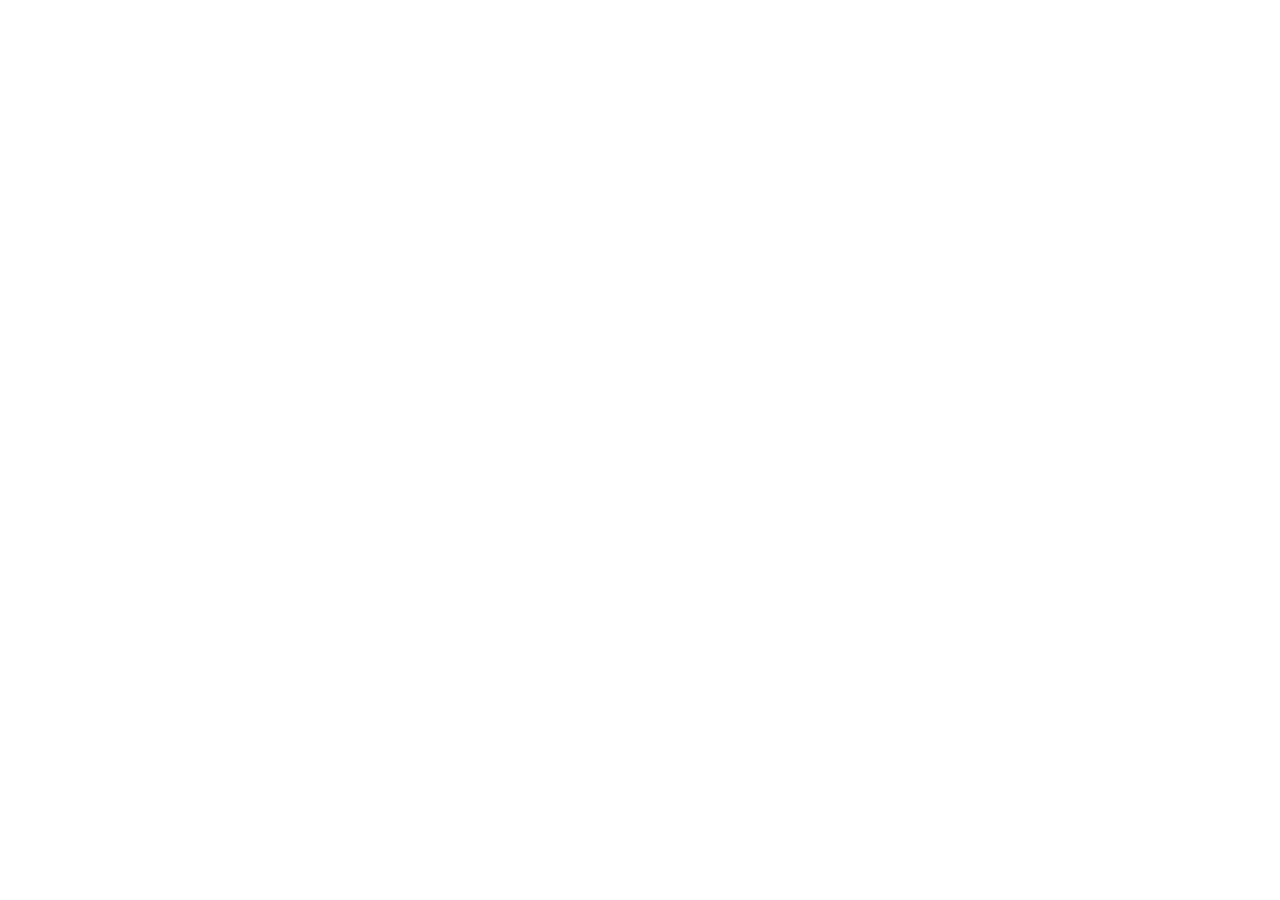
==== iphone.html @ 78aaf532 "new repo" ====
<!DOCTYPE html>
<html lang="en">
  <head>
    <meta charset="UTF-8" />
    <meta name="viewport" content="width=device-width, initial-scale=1.0" />
    <title>iPhone — Apple Nigeria</title>

    <!-- ⚠️ DO NOT TOUCH — Tech Lead manages this -->
    <link rel="stylesheet" href="base.css" />
    <link rel="stylesheet" href="navbar.css" />
    <link rel="stylesheet" href="iphone-hero.css" />
    <link rel="stylesheet" href="iphone-models.css" />
    <link rel="stylesheet" href="iphone-features.css" />
    <link rel="stylesheet" href="footer.css" />
  </head>
  <body>

    <!-- ================================================
      DEV 1 — NAVBAR - Wisdom
      HTML: here inside <header class="navbar">
      CSS:  navbar.css
      NOTE: Copy your finished HTML from index.html
    ================================================ -->
    <header class="navbar">
      <!-- DEV 1 PUT YOUR HTML HERE -->
    </header>


    <main>

      <!-- ================================================
        DEV 2 — IPHONE HERO - Joshua
        HTML: here inside <section class="iphone-hero">
        CSS:  iphone-hero.css
        NOTE: iPhone title, product image, buy/learn more CTA
      ================================================ -->
      <section class="iphone-hero">
        <!-- DEV 2 PUT YOUR HTML HERE -->
      </section>


      <!-- ================================================
        DEV 3 — IPHONE MODELS - Jerrie
        HTML: here inside <section class="iphone-models">
        CSS:  iphone-models.css
        NOTE: iPhone 16, 16 Plus, 16 Pro, 16 Pro Max cards
      ================================================ -->
      <section class="iphone-models">
        <!-- DEV 3 PUT YOUR HTML HERE -->
      </section>


      <!-- ================================================
        DEV 4 — IPHONE FEATURES - Simon
        HTML: here inside <section class="iphone-features">
        CSS:  iphone-features.css
        NOTE: Camera, A18 chip, battery life highlights
      ================================================ -->
      <section class="iphone-features">
        <!-- DEV 4 PUT YOUR HTML HERE -->
      </section>

    </main>


    <!-- ================================================
      DEV 5 — FOOTER - Abdul
      HTML: here inside <footer class="footer">
      CSS:  footer.css
      NOTE: Copy your finished HTML from index.html
    ================================================ -->
    <footer class="footer">
      <!-- DEV 5 PUT YOUR HTML HERE -->
    </footer>

  </body>
</html>
---- base.css ----
/* ================================================
   BASE — DO NOT TOUCH
   Managed by: Tech Lead
================================================ */

* {
  margin: 0;
  padding: 0;
  box-sizing: border-box;
}

:root {
  --color-black: #1d1d1f;
  --color-white: #f5f5f7;
  --color-gray: #6e6e73;
  --color-blue: #0071e3;
  --font-main: -apple-system, BlinkMacSystemFont, 'SF Pro Display', sans-serif;
  --max-width: 1200px;
}

body {
  font-family: var(--font-main);
  color: var(--color-black);
  background-color: #fff;
}
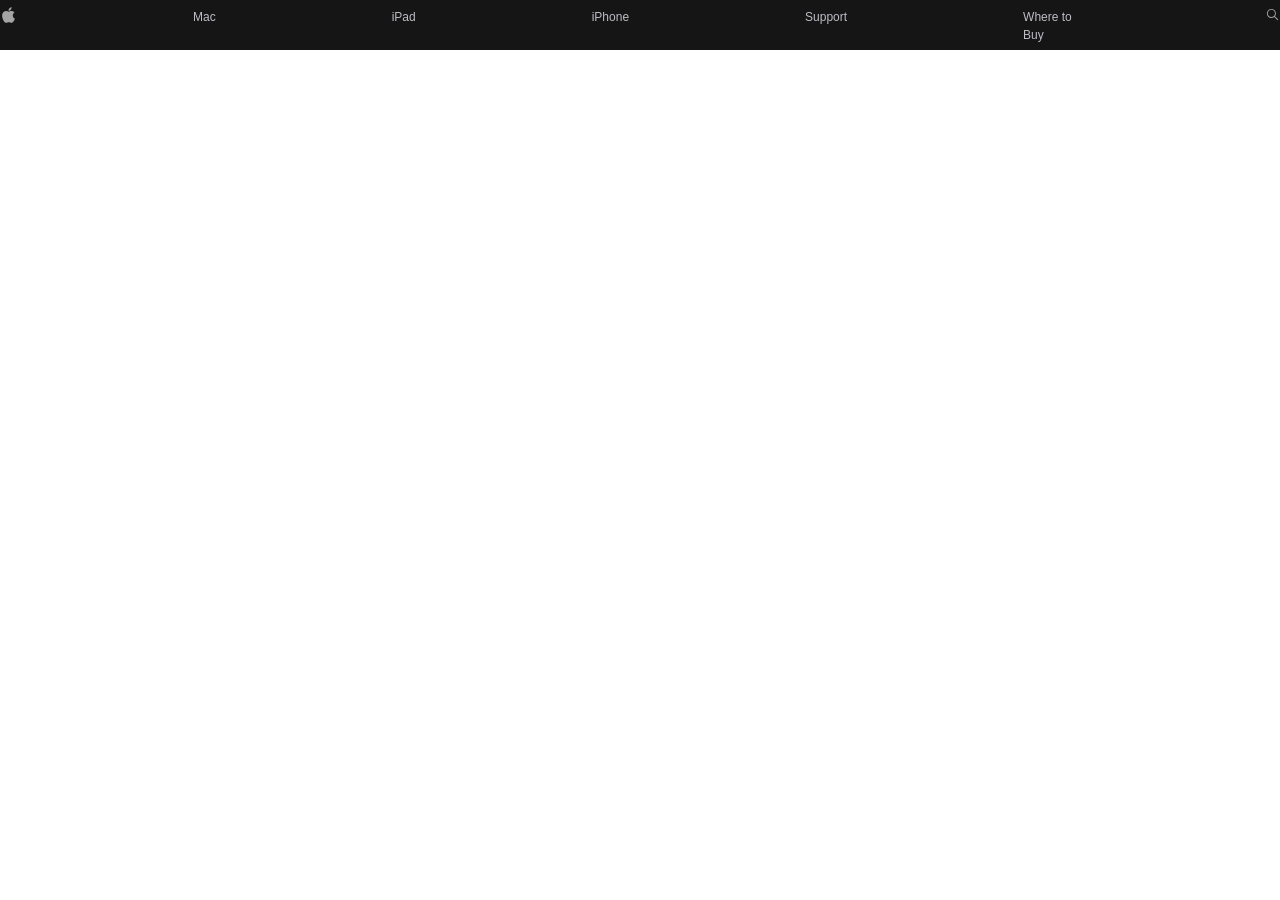
==== commit 8e8f662e: "navbar version updated" ====
--- a/iphone.html
+++ b/iphone.html
@@ -21,8 +21,98 @@
       CSS:  navbar.css
       NOTE: Copy your finished HTML from index.html
     ================================================ -->
-    <header class="navbar">
+    <header>
       <!-- DEV 1 PUT YOUR HTML HERE -->
+      <nav class="navbar">
+        <div class="navContainer">
+          <ul class="nav--List">
+            <li class="apple-drop">
+              <a href="index.html">
+                <svg class="icon" xmlns="http://www.w3.org/2000/svg" x="0px" y="0px" width="17" height="17"
+                  viewBox="0 0 30 30">
+                  <path
+                    d="M25.565,9.785c-0.123,0.077-3.051,1.702-3.051,5.305c0.138,4.109,3.695,5.55,3.756,5.55 c-0.061,0.077-0.537,1.963-1.947,3.94C23.204,26.283,21.962,28,20.076,28c-1.794,0-2.438-1.135-4.508-1.135 c-2.223,0-2.852,1.135-4.554,1.135c-1.886,0-3.22-1.809-4.4-3.496c-1.533-2.208-2.836-5.673-2.882-9 c-0.031-1.763,0.307-3.496,1.165-4.968c1.211-2.055,3.373-3.45,5.734-3.496c1.809-0.061,3.419,1.242,4.523,1.242 c1.058,0,3.036-1.242,5.274-1.242C21.394,7.041,23.97,7.332,25.565,9.785z M15.001,6.688c-0.322-1.61,0.567-3.22,1.395-4.247 c1.058-1.242,2.729-2.085,4.17-2.085c0.092,1.61-0.491,3.189-1.533,4.339C18.098,5.937,16.488,6.872,15.001,6.688z">
+                  </path>
+                </svg></a>
+            </li>
+      
+            <li class="mac-drop">
+              <a href="mac.html" class="icon2">Mac</a>
+              <ul class="dropdown--mac">
+                <li class="explore">Explore All Mac</li>
+                <li>Macbook Air</li>
+                <li>Macbook Pro</li>
+                <li>iMac</li>
+                <li>Mac Studio</li>
+                <li>Mac Mini</li>
+                <li>Mac Pro</li>
+                <li>Display</li>
+              </ul>
+            </li>
+            <li class="ipad-drop">
+              <a href="ipad.html" class="icon2">iPad</a>
+              <ul class="dropdown--ipad">
+                <li class="explore">Explore iPad</li>
+                <li>Explore All iPad</li>
+                <li>iPad Pro</li>
+                <li>iPad Air</li>
+                <li>iPad</li>
+                <li>iPad Mini</li>
+              </ul>
+            </li>
+            <li class="iphone-drop">
+              <a href="iphone.html" class="icon2">iPhone</a>
+              <ul class="dropdown--iphone">
+                <li class="explore">Explore iPhone</li>
+                <li>Explore All iPhone</li>
+                <li>iPhone 17 Pro</li>
+                <li>iphone Air</li>
+                <li>iPhone 17</li>
+                <li>iPhone 16</li>
+                <li>iPhone 16e</li>
+              </ul>
+            </li>
+            <li class="support-drop">
+              <a href="support.html" class="icon2">Support</a>
+      
+              <div class="dropdown-wrap">
+      
+                <ul class="dropdown--support">
+                  <li class="explore">Explore Support</li>
+                  <li>iPhone</li>
+                  <li>Mac</li>
+                  <li>iPad</li>
+                  <li>Music</li><br><br>
+                  <li class="explore">Get Help</li>
+                  <li>Community</li>
+                  <li>Check Coverage</li>
+                  <li>Helpful Topics</li>
+                  <li>Apple Account and Password</li>
+                  <li>Billing and Subscription</li>
+                </ul>
+              </div>
+      
+            </li>
+            <li class="where-drop">
+              <a href="where to buy.html" class="icon2">Where to Buy</a>
+              <ul class="dropdown--where">
+                <li class="explore">Explore Where to Buy</li>
+                <li>Authorized Reseller</li>
+                <li>Services and Support</li>
+                <li>Explore All My to Buy</li>
+              </ul>
+            </li>
+            <li><a href="#search">
+                <svg class="icon" xmlns="http://www.w3.org/2000/svg" x="0px" y="0px" width="15" height="15"
+                  viewBox="0 0 48 48">
+                  <path
+                    d="M 20.5 6 C 12.509634 6 6 12.50964 6 20.5 C 6 28.49036 12.509634 35 20.5 35 C 23.956359 35 27.133709 33.779044 29.628906 31.75 L 39.439453 41.560547 A 1.50015 1.50015 0 1 0 41.560547 39.439453 L 31.75 29.628906 C 33.779044 27.133709 35 23.956357 35 20.5 C 35 12.50964 28.490366 6 20.5 6 z M 20.5 9 C 26.869047 9 32 14.130957 32 20.5 C 32 23.602612 30.776198 26.405717 28.791016 28.470703 A 1.50015 1.50015 0 0 0 28.470703 28.791016 C 26.405717 30.776199 23.602614 32 20.5 32 C 14.130953 32 9 26.869043 9 20.5 C 9 14.130957 14.130953 9 20.5 9 z">
+                  </path>
+                </svg>
+              </a></li>
+          </ul>
+        </div>
+      </nav>
     </header>
 
 
--- a/navbar.css
+++ b/navbar.css
@@ -0,0 +1,243 @@
+* {
+  margin: 0;
+  padding: 0;
+  box-sizing: border-box;
+}
+
+header {
+  background: rgba(0, 0, 0, 0.9176470588);
+  position: sticky;
+  top: 0;
+  position: relative;
+  z-index: 1000;
+}
+
+.navbar {
+  width: 100%;
+  height: 50px;
+  display: flex;
+  align-items: center;
+}
+
+.nav--List {
+  display: flex;
+  list-style: none;
+  gap: 11em;
+  align-self: center;
+}
+
+.navbar ul li a {
+  text-decoration: none;
+  color: #bdbdc5;
+  font-size: 12px;
+  font-weight: 400;
+}
+
+.icon {
+  fill: #a4a4a4;
+  transition: fill 0.3s ease;
+  cursor: pointer;
+  font-size: 10px;
+}
+
+.icon:hover {
+  fill: rgb(255, 255, 255);
+}
+
+.icon2 {
+  fill: #a4a4a4;
+  transition: color 0.3s ease;
+  cursor: pointer;
+}
+
+.icon2:hover {
+  color: rgb(255, 255, 255);
+}
+
+.navContainer {
+  width: -moz-max-content;
+  width: max-content;
+  margin: 0 auto;
+  display: flex;
+  justify-content: center;
+}
+
+.dropdown--mac {
+  display: none;
+  position: absolute;
+  top: 50px;
+  left: 0;
+  width: 100%;
+  background-color: rgba(0, 0, 0, 0.9176470588);
+  color: #6e6e73;
+  padding: 3em 0;
+  font-size: 17px;
+}
+
+.dropdown--ipad {
+  display: none;
+  position: absolute;
+  top: 50px;
+  left: 0;
+  width: 100%;
+  background-color: rgba(0, 0, 0, 0.9176470588);
+  color: #6e6e73;
+  padding: 3.5em 0;
+  font-size: 17px;
+}
+
+.dropdown--iphone {
+  display: none;
+  position: absolute;
+  top: 50px;
+  left: 0;
+  width: 100%;
+  background-color: rgba(0, 0, 0, 0.9176470588);
+  color: #6e6e73;
+  padding: 3.5em 0;
+  font-size: 17px;
+}
+
+.dropdown--support {
+  display: none;
+  position: absolute;
+  top: 50px;
+  left: 0;
+  width: 100%;
+  background-color: rgba(0, 0, 0, 0.9176470588);
+  color: #6e6e73;
+  padding: 3.5em 0;
+  font-size: 17px;
+}
+
+.dropdown--where {
+  display: none;
+  position: absolute;
+  top: 50px;
+  left: 0;
+  width: 100%;
+  background-color: rgba(0, 0, 0, 0.9176470588);
+  color: #6e6e73;
+  padding: 3.5em 0;
+  font-size: 17px;
+}
+
+.dropdown-wrap {
+  max-width: 980px;
+  margin: 0 auto;
+  display: flex;
+}
+
+.mac-drop:hover .dropdown--mac {
+  display: block;
+}
+
+.ipad-drop:hover .dropdown--ipad {
+  display: block;
+}
+
+.iphone-drop:hover .dropdown--iphone {
+  display: block;
+}
+
+.support-drop:hover .dropdown--support {
+  display: block;
+}
+
+.where-drop:hover .dropdown--where {
+  display: block;
+}
+
+.dropdown--ipad li a {
+  color: #6e6e73;
+  text-decoration: none;
+}
+
+.dropdown--mac li a {
+  color: #6e6e73;
+  text-decoration: none;
+}
+
+.dropdown--ipad li:hover {
+  color: rgb(255, 255, 255);
+  cursor: pointer;
+}
+
+.dropdown--mac li:hover {
+  color: rgb(255, 255, 255);
+  cursor: pointer;
+}
+
+.dropdown--iphone li a {
+  color: #6e6e73;
+  text-decoration: none;
+}
+
+.dropdown--iphone li:hover {
+  color: rgb(255, 255, 255);
+  cursor: pointer;
+}
+
+.dropdown--support li a {
+  color: #6e6e73;
+  text-decoration: none;
+}
+
+.dropdown--support li:hover {
+  color: rgb(255, 255, 255);
+  cursor: pointer;
+}
+
+.dropdown--where li a {
+  color: #6e6e73;
+  text-decoration: none;
+}
+
+.dropdown--where li:hover {
+  color: rgb(255, 255, 255);
+  cursor: pointer;
+}
+
+.explore {
+  font-size: 9px;
+}
+
+#header-title {
+  font-size: 56px;
+  line-height: 60px;
+  font-weight: 600;
+  margin: 0.5em 1.78em;
+}
+
+@media screen and (max-width: 1200px) {
+  .navbar ul {
+    gap: 3em;
+  }
+}
+
+@media screen and (max-width: 768px) {
+  .navbar ul {
+    gap: 2em;
+  }
+}
+
+@media screen and (max-width: 480px) {
+  .navbar ul {
+    gap: 1em;
+  }
+}
+
+@media screen and (max-width: 360px) {
+  .navbar ul {
+    gap: 0.5em;
+  }
+}
+
+* {
+  margin: 0;
+  padding: 0;
+  box-sizing: border-box;
+  font-family: "SF Pro Text", -apple-system, BlinkMacSystemFont, "Segoe UI", Roboto, Helvetica, Arial, sans-serif;
+}
+
+/*# sourceMappingURL=styles.css.map */
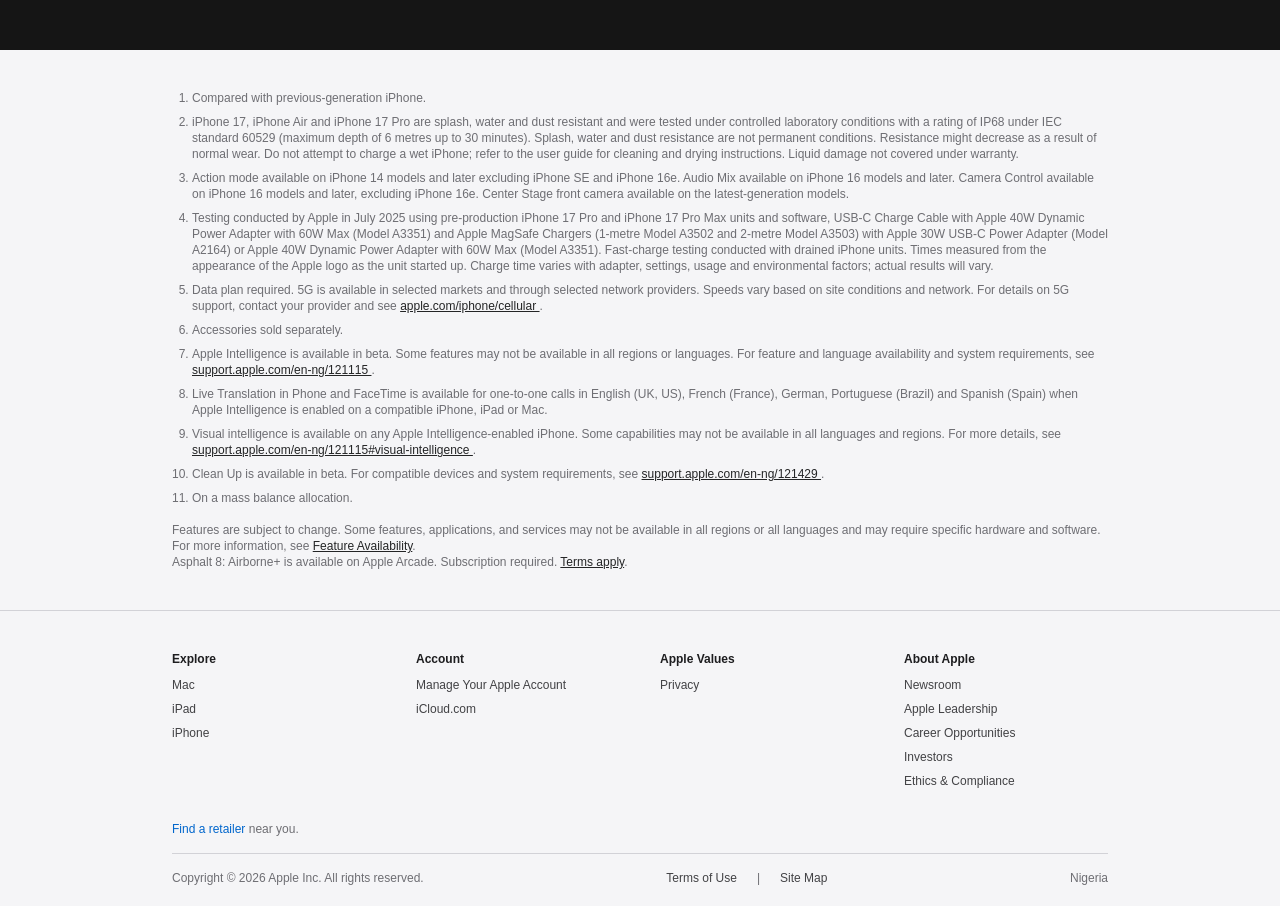
==== commit f768eea4: "Initial Commit - Footer Page" ====
--- a/iphone.html
+++ b/iphone.html
@@ -21,98 +21,8 @@
       CSS:  navbar.css
       NOTE: Copy your finished HTML from index.html
     ================================================ -->
-    <header>
+    <header class="navbar">
       <!-- DEV 1 PUT YOUR HTML HERE -->
-      <nav class="navbar">
-        <div class="navContainer">
-          <ul class="nav--List">
-            <li class="apple-drop">
-              <a href="index.html">
-                <svg class="icon" xmlns="http://www.w3.org/2000/svg" x="0px" y="0px" width="17" height="17"
-                  viewBox="0 0 30 30">
-                  <path
-                    d="M25.565,9.785c-0.123,0.077-3.051,1.702-3.051,5.305c0.138,4.109,3.695,5.55,3.756,5.55 c-0.061,0.077-0.537,1.963-1.947,3.94C23.204,26.283,21.962,28,20.076,28c-1.794,0-2.438-1.135-4.508-1.135 c-2.223,0-2.852,1.135-4.554,1.135c-1.886,0-3.22-1.809-4.4-3.496c-1.533-2.208-2.836-5.673-2.882-9 c-0.031-1.763,0.307-3.496,1.165-4.968c1.211-2.055,3.373-3.45,5.734-3.496c1.809-0.061,3.419,1.242,4.523,1.242 c1.058,0,3.036-1.242,5.274-1.242C21.394,7.041,23.97,7.332,25.565,9.785z M15.001,6.688c-0.322-1.61,0.567-3.22,1.395-4.247 c1.058-1.242,2.729-2.085,4.17-2.085c0.092,1.61-0.491,3.189-1.533,4.339C18.098,5.937,16.488,6.872,15.001,6.688z">
-                  </path>
-                </svg></a>
-            </li>
-      
-            <li class="mac-drop">
-              <a href="mac.html" class="icon2">Mac</a>
-              <ul class="dropdown--mac">
-                <li class="explore">Explore All Mac</li>
-                <li>Macbook Air</li>
-                <li>Macbook Pro</li>
-                <li>iMac</li>
-                <li>Mac Studio</li>
-                <li>Mac Mini</li>
-                <li>Mac Pro</li>
-                <li>Display</li>
-              </ul>
-            </li>
-            <li class="ipad-drop">
-              <a href="ipad.html" class="icon2">iPad</a>
-              <ul class="dropdown--ipad">
-                <li class="explore">Explore iPad</li>
-                <li>Explore All iPad</li>
-                <li>iPad Pro</li>
-                <li>iPad Air</li>
-                <li>iPad</li>
-                <li>iPad Mini</li>
-              </ul>
-            </li>
-            <li class="iphone-drop">
-              <a href="iphone.html" class="icon2">iPhone</a>
-              <ul class="dropdown--iphone">
-                <li class="explore">Explore iPhone</li>
-                <li>Explore All iPhone</li>
-                <li>iPhone 17 Pro</li>
-                <li>iphone Air</li>
-                <li>iPhone 17</li>
-                <li>iPhone 16</li>
-                <li>iPhone 16e</li>
-              </ul>
-            </li>
-            <li class="support-drop">
-              <a href="support.html" class="icon2">Support</a>
-      
-              <div class="dropdown-wrap">
-      
-                <ul class="dropdown--support">
-                  <li class="explore">Explore Support</li>
-                  <li>iPhone</li>
-                  <li>Mac</li>
-                  <li>iPad</li>
-                  <li>Music</li><br><br>
-                  <li class="explore">Get Help</li>
-                  <li>Community</li>
-                  <li>Check Coverage</li>
-                  <li>Helpful Topics</li>
-                  <li>Apple Account and Password</li>
-                  <li>Billing and Subscription</li>
-                </ul>
-              </div>
-      
-            </li>
-            <li class="where-drop">
-              <a href="where to buy.html" class="icon2">Where to Buy</a>
-              <ul class="dropdown--where">
-                <li class="explore">Explore Where to Buy</li>
-                <li>Authorized Reseller</li>
-                <li>Services and Support</li>
-                <li>Explore All My to Buy</li>
-              </ul>
-            </li>
-            <li><a href="#search">
-                <svg class="icon" xmlns="http://www.w3.org/2000/svg" x="0px" y="0px" width="15" height="15"
-                  viewBox="0 0 48 48">
-                  <path
-                    d="M 20.5 6 C 12.509634 6 6 12.50964 6 20.5 C 6 28.49036 12.509634 35 20.5 35 C 23.956359 35 27.133709 33.779044 29.628906 31.75 L 39.439453 41.560547 A 1.50015 1.50015 0 1 0 41.560547 39.439453 L 31.75 29.628906 C 33.779044 27.133709 35 23.956357 35 20.5 C 35 12.50964 28.490366 6 20.5 6 z M 20.5 9 C 26.869047 9 32 14.130957 32 20.5 C 32 23.602612 30.776198 26.405717 28.791016 28.470703 A 1.50015 1.50015 0 0 0 28.470703 28.791016 C 26.405717 30.776199 23.602614 32 20.5 32 C 14.130953 32 9 26.869043 9 20.5 C 9 14.130957 14.130953 9 20.5 9 z">
-                  </path>
-                </svg>
-              </a></li>
-          </ul>
-        </div>
-      </nav>
     </header>
 
 
@@ -159,8 +69,148 @@
       CSS:  footer.css
       NOTE: Copy your finished HTML from index.html
     ================================================ -->
-    <footer class="footer">
+
       <!-- DEV 5 PUT YOUR HTML HERE -->
+       <section class="iphone-legal">
+   <!-- Legal / Footnotes Section Text -->
+    <div class="legal-container">
+      <ol class="legal-list">
+      <li> Compared with previous-generation iPhone.</li>
+
+      <li>
+        iPhone 17, iPhone Air and iPhone 17 Pro are splash, water and dust resistant
+        and were tested under controlled laboratory conditions with a rating of IP68
+        under IEC standard 60529 (maximum depth of 6 metres up to 30 minutes).
+        Splash, water and dust resistance are not permanent conditions.
+        Resistance might decrease as a result of normal wear.
+        Do not attempt to charge a wet iPhone; refer to the user guide for cleaning
+        and drying instructions. Liquid damage not covered under warranty.
+        </li> 
+
+        <li> 
+       Action mode available on iPhone 14 models and later excluding iPhone SE and iPhone 16e. 
+      Audio Mix available on iPhone 16 models and later. Camera Control available on iPhone 16 
+      models and later, excluding iPhone 16e. Center Stage front camera available on the latest‑generation models.
+        </li>
+
+      <li>
+         Testing conducted by Apple in July 2025 using pre‑production iPhone 17 Pro and 
+        iPhone 17 Pro Max units and software, USB‑C Charge Cable with Apple 40W Dynamic Power 
+        Adapter with 60W Max (Model A3351) and Apple MagSafe Chargers (1‑metre Model A3502 and 2‑metre Model A3503) 
+        with Apple 30W USB‑C Power Adapter (Model A2164) or Apple 40W Dynamic Power Adapter with 60W Max (Model A3351). 
+        Fast‑charge testing conducted with drained iPhone units. Times measured from the appearance of the Apple logo 
+        as the unit started up. Charge time varies with adapter, settings, usage and environmental factors; actual results will vary.
+      </li>
+
+      <li>
+         Data plan required. 5G is available in selected markets and through selected network providers. 
+        Speeds vary based on site conditions and network. For details on 5G support, contact your provider and see 
+        <a href="https://www.apple.com/iphone/cellular/" target="_blank"> 
+          apple.com/iphone/cellular
+          </a>.
+          </li>     
+
+      <li> Accessories sold separately.</li>
+
+      <li> Apple Intelligence is available in beta. Some features may not be available in all regions
+         or languages. For feature and language availability and system requirements, see 
+         <a href="https://www.support.apple.com/en-ng/121115/" target="_blank"> 
+         support.apple.com/en-ng/121115
+         </a>.
+        </li>
+
+      <li> Live Translation in Phone and FaceTime is available  for one-to-one calls in English (UK, US), 
+        French (France), German, Portuguese (Brazil) and Spanish (Spain) when Apple Intelligence is enabled on a compatible iPhone, iPad or Mac.</li>
+
+      <li> Visual intelligence is available on any Apple Intelligence-enabled iPhone. 
+        Some capabilities may not be available in all languages and regions. For more details, see 
+        <a href="https://www.support.apple.com/en-ng/121115#visual-intelligence/" target="_blank">
+        support.apple.com/en-ng/121115#visual-intelligence
+        </a>.
+        </li>
+
+      <li> Clean Up is available in beta.  For compatible devices and system requirements, see 
+        <a href="https://www.support.apple.com/en-ng/121429/" target="_blank">
+        support.apple.com/en-ng/121429
+        </a>.
+        </li>
+
+      <li> On a mass balance allocation.</li>
+    </ol>
+  <dl>
+    <dt>
+       Features are subject to change. Some features, applications, and services may not be available 
+      in all regions or all languages and may require specific hardware and software. For more information, see 
+      <a href="https://www.apple.com/ios/feature-availability/#apple-wallet-apple-pay">Feature&nbsp;Availability</a>.   
+    </dt>
+    <dt> 
+      Asphalt 8: Airborne+ is available on Apple Arcade.  Subscription required. 
+      <a href="https://www.apple.com/apple-arcade/">Terms apply</a>.
+    </dt>
+  </dl>
+  </div>
+</section>
+
+<footer class="apple-footer">
+   <!-- footer columns -->
+  <div class="footer-container">
+
+    <div class="footer-links">
+
+    <div class="footer-column">
+      <h4>Explore</h4>
+      <ul>
+        <li><a href="#">Mac</a></li>
+        <li><a href="#">iPad</a></li>
+        <li><a href="#">iPhone</a></li>
+      </ul>
+    </div>
+
+    <div class="footer-column">
+      <h4>Account</h4>
+      <ul>
+        <li><a href="#">Manage Your Apple Account</a></li>
+        <li><a href="#">iCloud.com</a></li>
+      </ul>
+    </div>
+
+    <div class="footer-column">
+      <h4>Apple Values</h4>
+      <ul>
+        <li><a href="#">Privacy</a></li>
+      </ul>
+    </div>
+
+    <div class="footer-column">
+      <h4>About Apple</h4>
+      <ul>
+      <li><a href="#">Newsroom</a></li>
+      <li><a href="#">Apple Leadership</a></li>
+      <li><a href="#">Career Opportunities</a></li>
+      <li><a href="#">Investors</a></li>
+      <li><a href="#">Ethics & Compliance</a></li>
+      </ul>
+    </div>
+
+  </div>
+
+  <div class="footer-retailer">
+    <p><a href="https://locate.apple.com/ng/en/">Find a retailer</a> near you.</p>
+  </div>  
+    <hr>
+
+    <div class="footer-bottom">
+      <p>Copyright © 2026 Apple Inc. All rights reserved.</p>
+        <div class="footer-legal-links">
+          <a href="#">Terms of Use</a>
+          <span> | </span>
+          <a href="#">Site Map</a>
+        </div>
+
+        <p>Nigeria</p>      
+    </div>
+
+  </div>
     </footer>
 
   </body>
--- a/footer.css
+++ b/footer.css
@@ -0,0 +1,221 @@
+/* ================================
+   APPLE FOOTER (Nigeria Version)
+================================ */
+
+.apple-footer {
+  background-color: #f5f5f7;
+  color: #6e6e73;
+  font-family: -apple-system, BlinkMacSystemFont, "SF Pro Text",
+    "SF Pro Display", "Helvetica Neue", Helvetica, Arial, sans-serif;
+  font-size: 12px;
+  line-height: 1.33337;
+  font-weight: 400;
+  padding: 40px 0 20px;
+}
+
+.footer-container {
+  max-width: 1024px;
+  margin: 0 auto;
+  padding: 0 22px;
+}
+
+/* ================================
+   TOP LINK COLUMNS
+================================ */
+
+.footer-links {
+  display: grid;
+  grid-template-columns: repeat(4, 1fr);
+  column-gap: 40px;
+  margin-bottom: 24px;
+}
+
+.footer-column h4 {
+  font-size: 12px;
+  font-weight: 600;
+  color: #1d1d1f;
+  margin-bottom: 10px;
+}
+
+.footer-column ul {
+  list-style: none;
+  padding: 0;
+  margin: 0;
+}
+
+.footer-column li {
+  margin-bottom: 8px;
+}
+
+.footer-column a {
+  text-decoration: none;
+  color: #424245;
+  transition: color 0.2s ease;
+}
+
+.footer-column a:hover {
+  text-decoration: underline;
+}
+
+/* ================================
+   RETAILER ROW
+================================ */
+
+.footer-retailer {
+  font-size: 12px;
+  margin-bottom: 16px;
+}
+
+.footer-retailer a {
+  color: #0066cc; 
+  text-decoration: none;
+}
+
+.footer-retailer a:hover {
+  text-decoration: underline;
+}
+
+/* ================================
+   DIVIDER
+================================ */
+
+.apple-footer hr {
+  border: none;
+  border-top: 1px solid #d2d2d7;
+  margin: 16px 0;
+}
+
+/* ================================
+   BOTTOM LEGAL ROW
+================================ */
+
+.footer-bottom {
+  display: flex;
+  align-items: center;
+  justify-content: space-between;
+  font-size: 12px;
+}
+
+.footer-legal-links {
+  display: flex;
+  gap: 20px;
+}
+
+.footer-legal-links a {
+  color: #424245;
+  text-decoration: none;
+}
+
+.footer-legal-links a:hover {
+  text-decoration: underline;
+}
+
+.footer-bottom p {
+  margin: 0;
+}
+
+.apple-footer {
+  background: #f5f5f7;
+  width: 100%;
+}
+
+.footer-container {
+  max-width: 980px;   
+  margin: 0 auto;
+  padding: 0 22px;
+}
+
+
+/* ================================
+   IPHONE PAGE FOOTER (Nigeria Version)
+================================ */
+
+
+/* legal information/Footnotes Section and disclaimers. */
+  /* RESET */
+
+  * {
+    margin: 0;
+    padding: 0;
+    box-sizing: border-box;
+  }
+
+  body {
+  margin: 0;
+  font-family: -apple-system, BlinkMacSystemFont, "SF Pro Text",
+               "SF Pro Icons", "Helvetica Neue", Helvetica, Arial, sans-serif;
+  background: #ffffff;
+}
+
+/* LEGAL SECTION  */
+.iphone-legal {
+  background-color: #f5f5f7;
+  padding-top: 40px;
+  padding-bottom: 40px;
+  border-bottom: 1px solid #d2d2d7;
+  font-size: 12px;
+  line-height: 1.33337;
+  color: #6e6e73;
+}
+
+/* CENTER CONTAINER */
+.legal-container {
+  max-width: 980px;
+  margin: 0 auto;
+  padding-left: 22px;
+  padding-right: 22px;
+}
+
+/* ORDERED LIST */
+.legal-list {
+  margin: 0;
+  padding-left: 20px;
+}
+
+/* LIST ITEMS */
+.legal-list li {
+  margin-bottom: 8px;
+}
+
+/* LAST LIST ITEM */
+.legal-list li:last-child {
+  margin-bottom: 16px;
+}
+
+/* PARAGRAPHS AFTER LIST */
+.legal-extra {
+  margin-top: 8px;
+  margin-bottom: 1;
+}
+
+/* LINKS */
+.iphone-legal a {
+  color: rgb(36, 37, 38);
+  text-decoration: underline;
+}
+
+.iphone-legal a:hover {
+  color: #004080;
+}
+
+/* ================================
+   RESPONSIVE
+================================ */
+
+@media (max-width: 768px) {
+
+  .footer-links {
+    grid-template-columns: 1fr;
+    row-gap: 24px;
+  }
+
+  .footer-bottom {
+    flex-direction: column;
+    align-items: flex-start;
+    gap: 10px;
+  }
+
+  .footer-legal-links {
+    gap: 12px;
+  }
+}
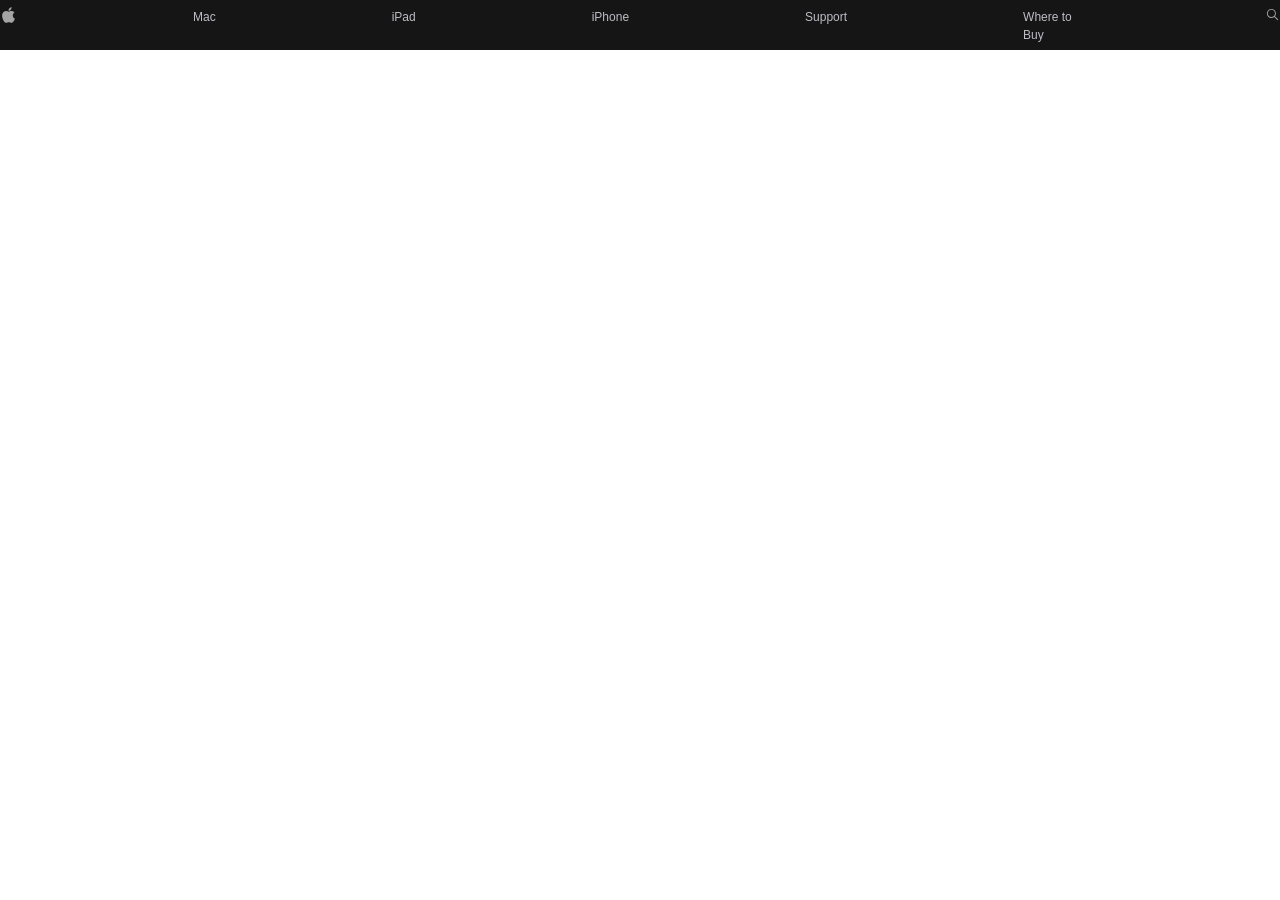
==== commit 3cc2e5df: "Merge pull request #3 from denolavicky/navbar Navbar" ====
--- a/iphone.html
+++ b/iphone.html
@@ -21,8 +21,98 @@
       CSS:  navbar.css
       NOTE: Copy your finished HTML from index.html
     ================================================ -->
-    <header class="navbar">
+    <header>
       <!-- DEV 1 PUT YOUR HTML HERE -->
+      <nav class="navbar">
+        <div class="navContainer">
+          <ul class="nav--List">
+            <li class="apple-drop">
+              <a href="index.html">
+                <svg class="icon" xmlns="http://www.w3.org/2000/svg" x="0px" y="0px" width="17" height="17"
+                  viewBox="0 0 30 30">
+                  <path
+                    d="M25.565,9.785c-0.123,0.077-3.051,1.702-3.051,5.305c0.138,4.109,3.695,5.55,3.756,5.55 c-0.061,0.077-0.537,1.963-1.947,3.94C23.204,26.283,21.962,28,20.076,28c-1.794,0-2.438-1.135-4.508-1.135 c-2.223,0-2.852,1.135-4.554,1.135c-1.886,0-3.22-1.809-4.4-3.496c-1.533-2.208-2.836-5.673-2.882-9 c-0.031-1.763,0.307-3.496,1.165-4.968c1.211-2.055,3.373-3.45,5.734-3.496c1.809-0.061,3.419,1.242,4.523,1.242 c1.058,0,3.036-1.242,5.274-1.242C21.394,7.041,23.97,7.332,25.565,9.785z M15.001,6.688c-0.322-1.61,0.567-3.22,1.395-4.247 c1.058-1.242,2.729-2.085,4.17-2.085c0.092,1.61-0.491,3.189-1.533,4.339C18.098,5.937,16.488,6.872,15.001,6.688z">
+                  </path>
+                </svg></a>
+            </li>
+      
+            <li class="mac-drop">
+              <a href="mac.html" class="icon2">Mac</a>
+              <ul class="dropdown--mac">
+                <li class="explore">Explore All Mac</li>
+                <li>Macbook Air</li>
+                <li>Macbook Pro</li>
+                <li>iMac</li>
+                <li>Mac Studio</li>
+                <li>Mac Mini</li>
+                <li>Mac Pro</li>
+                <li>Display</li>
+              </ul>
+            </li>
+            <li class="ipad-drop">
+              <a href="ipad.html" class="icon2">iPad</a>
+              <ul class="dropdown--ipad">
+                <li class="explore">Explore iPad</li>
+                <li>Explore All iPad</li>
+                <li>iPad Pro</li>
+                <li>iPad Air</li>
+                <li>iPad</li>
+                <li>iPad Mini</li>
+              </ul>
+            </li>
+            <li class="iphone-drop">
+              <a href="iphone.html" class="icon2">iPhone</a>
+              <ul class="dropdown--iphone">
+                <li class="explore">Explore iPhone</li>
+                <li>Explore All iPhone</li>
+                <li>iPhone 17 Pro</li>
+                <li>iphone Air</li>
+                <li>iPhone 17</li>
+                <li>iPhone 16</li>
+                <li>iPhone 16e</li>
+              </ul>
+            </li>
+            <li class="support-drop">
+              <a href="support.html" class="icon2">Support</a>
+      
+              <div class="dropdown-wrap">
+      
+                <ul class="dropdown--support">
+                  <li class="explore">Explore Support</li>
+                  <li>iPhone</li>
+                  <li>Mac</li>
+                  <li>iPad</li>
+                  <li>Music</li><br><br>
+                  <li class="explore">Get Help</li>
+                  <li>Community</li>
+                  <li>Check Coverage</li>
+                  <li>Helpful Topics</li>
+                  <li>Apple Account and Password</li>
+                  <li>Billing and Subscription</li>
+                </ul>
+              </div>
+      
+            </li>
+            <li class="where-drop">
+              <a href="where to buy.html" class="icon2">Where to Buy</a>
+              <ul class="dropdown--where">
+                <li class="explore">Explore Where to Buy</li>
+                <li>Authorized Reseller</li>
+                <li>Services and Support</li>
+                <li>Explore All My to Buy</li>
+              </ul>
+            </li>
+            <li><a href="#search">
+                <svg class="icon" xmlns="http://www.w3.org/2000/svg" x="0px" y="0px" width="15" height="15"
+                  viewBox="0 0 48 48">
+                  <path
+                    d="M 20.5 6 C 12.509634 6 6 12.50964 6 20.5 C 6 28.49036 12.509634 35 20.5 35 C 23.956359 35 27.133709 33.779044 29.628906 31.75 L 39.439453 41.560547 A 1.50015 1.50015 0 1 0 41.560547 39.439453 L 31.75 29.628906 C 33.779044 27.133709 35 23.956357 35 20.5 C 35 12.50964 28.490366 6 20.5 6 z M 20.5 9 C 26.869047 9 32 14.130957 32 20.5 C 32 23.602612 30.776198 26.405717 28.791016 28.470703 A 1.50015 1.50015 0 0 0 28.470703 28.791016 C 26.405717 30.776199 23.602614 32 20.5 32 C 14.130953 32 9 26.869043 9 20.5 C 9 14.130957 14.130953 9 20.5 9 z">
+                  </path>
+                </svg>
+              </a></li>
+          </ul>
+        </div>
+      </nav>
     </header>
 
 
@@ -69,148 +159,8 @@
       CSS:  footer.css
       NOTE: Copy your finished HTML from index.html
     ================================================ -->
-
+    <footer class="footer">
       <!-- DEV 5 PUT YOUR HTML HERE -->
-       <section class="iphone-legal">
-   <!-- Legal / Footnotes Section Text -->
-    <div class="legal-container">
-      <ol class="legal-list">
-      <li> Compared with previous-generation iPhone.</li>
-
-      <li>
-        iPhone 17, iPhone Air and iPhone 17 Pro are splash, water and dust resistant
-        and were tested under controlled laboratory conditions with a rating of IP68
-        under IEC standard 60529 (maximum depth of 6 metres up to 30 minutes).
-        Splash, water and dust resistance are not permanent conditions.
-        Resistance might decrease as a result of normal wear.
-        Do not attempt to charge a wet iPhone; refer to the user guide for cleaning
-        and drying instructions. Liquid damage not covered under warranty.
-        </li> 
-
-        <li> 
-       Action mode available on iPhone 14 models and later excluding iPhone SE and iPhone 16e. 
-      Audio Mix available on iPhone 16 models and later. Camera Control available on iPhone 16 
-      models and later, excluding iPhone 16e. Center Stage front camera available on the latest‑generation models.
-        </li>
-
-      <li>
-         Testing conducted by Apple in July 2025 using pre‑production iPhone 17 Pro and 
-        iPhone 17 Pro Max units and software, USB‑C Charge Cable with Apple 40W Dynamic Power 
-        Adapter with 60W Max (Model A3351) and Apple MagSafe Chargers (1‑metre Model A3502 and 2‑metre Model A3503) 
-        with Apple 30W USB‑C Power Adapter (Model A2164) or Apple 40W Dynamic Power Adapter with 60W Max (Model A3351). 
-        Fast‑charge testing conducted with drained iPhone units. Times measured from the appearance of the Apple logo 
-        as the unit started up. Charge time varies with adapter, settings, usage and environmental factors; actual results will vary.
-      </li>
-
-      <li>
-         Data plan required. 5G is available in selected markets and through selected network providers. 
-        Speeds vary based on site conditions and network. For details on 5G support, contact your provider and see 
-        <a href="https://www.apple.com/iphone/cellular/" target="_blank"> 
-          apple.com/iphone/cellular
-          </a>.
-          </li>     
-
-      <li> Accessories sold separately.</li>
-
-      <li> Apple Intelligence is available in beta. Some features may not be available in all regions
-         or languages. For feature and language availability and system requirements, see 
-         <a href="https://www.support.apple.com/en-ng/121115/" target="_blank"> 
-         support.apple.com/en-ng/121115
-         </a>.
-        </li>
-
-      <li> Live Translation in Phone and FaceTime is available  for one-to-one calls in English (UK, US), 
-        French (France), German, Portuguese (Brazil) and Spanish (Spain) when Apple Intelligence is enabled on a compatible iPhone, iPad or Mac.</li>
-
-      <li> Visual intelligence is available on any Apple Intelligence-enabled iPhone. 
-        Some capabilities may not be available in all languages and regions. For more details, see 
-        <a href="https://www.support.apple.com/en-ng/121115#visual-intelligence/" target="_blank">
-        support.apple.com/en-ng/121115#visual-intelligence
-        </a>.
-        </li>
-
-      <li> Clean Up is available in beta.  For compatible devices and system requirements, see 
-        <a href="https://www.support.apple.com/en-ng/121429/" target="_blank">
-        support.apple.com/en-ng/121429
-        </a>.
-        </li>
-
-      <li> On a mass balance allocation.</li>
-    </ol>
-  <dl>
-    <dt>
-       Features are subject to change. Some features, applications, and services may not be available 
-      in all regions or all languages and may require specific hardware and software. For more information, see 
-      <a href="https://www.apple.com/ios/feature-availability/#apple-wallet-apple-pay">Feature&nbsp;Availability</a>.   
-    </dt>
-    <dt> 
-      Asphalt 8: Airborne+ is available on Apple Arcade.  Subscription required. 
-      <a href="https://www.apple.com/apple-arcade/">Terms apply</a>.
-    </dt>
-  </dl>
-  </div>
-</section>
-
-<footer class="apple-footer">
-   <!-- footer columns -->
-  <div class="footer-container">
-
-    <div class="footer-links">
-
-    <div class="footer-column">
-      <h4>Explore</h4>
-      <ul>
-        <li><a href="#">Mac</a></li>
-        <li><a href="#">iPad</a></li>
-        <li><a href="#">iPhone</a></li>
-      </ul>
-    </div>
-
-    <div class="footer-column">
-      <h4>Account</h4>
-      <ul>
-        <li><a href="#">Manage Your Apple Account</a></li>
-        <li><a href="#">iCloud.com</a></li>
-      </ul>
-    </div>
-
-    <div class="footer-column">
-      <h4>Apple Values</h4>
-      <ul>
-        <li><a href="#">Privacy</a></li>
-      </ul>
-    </div>
-
-    <div class="footer-column">
-      <h4>About Apple</h4>
-      <ul>
-      <li><a href="#">Newsroom</a></li>
-      <li><a href="#">Apple Leadership</a></li>
-      <li><a href="#">Career Opportunities</a></li>
-      <li><a href="#">Investors</a></li>
-      <li><a href="#">Ethics & Compliance</a></li>
-      </ul>
-    </div>
-
-  </div>
-
-  <div class="footer-retailer">
-    <p><a href="https://locate.apple.com/ng/en/">Find a retailer</a> near you.</p>
-  </div>  
-    <hr>
-
-    <div class="footer-bottom">
-      <p>Copyright © 2026 Apple Inc. All rights reserved.</p>
-        <div class="footer-legal-links">
-          <a href="#">Terms of Use</a>
-          <span> | </span>
-          <a href="#">Site Map</a>
-        </div>
-
-        <p>Nigeria</p>      
-    </div>
-
-  </div>
     </footer>
 
   </body>
--- a/footer.css
+++ b/footer.css
@@ -185,7 +185,7 @@
 /* PARAGRAPHS AFTER LIST */
 .legal-extra {
   margin-top: 8px;
-  margin-bottom: 1;
+  margin-bottom: 1px;
 }
 
 /* LINKS */
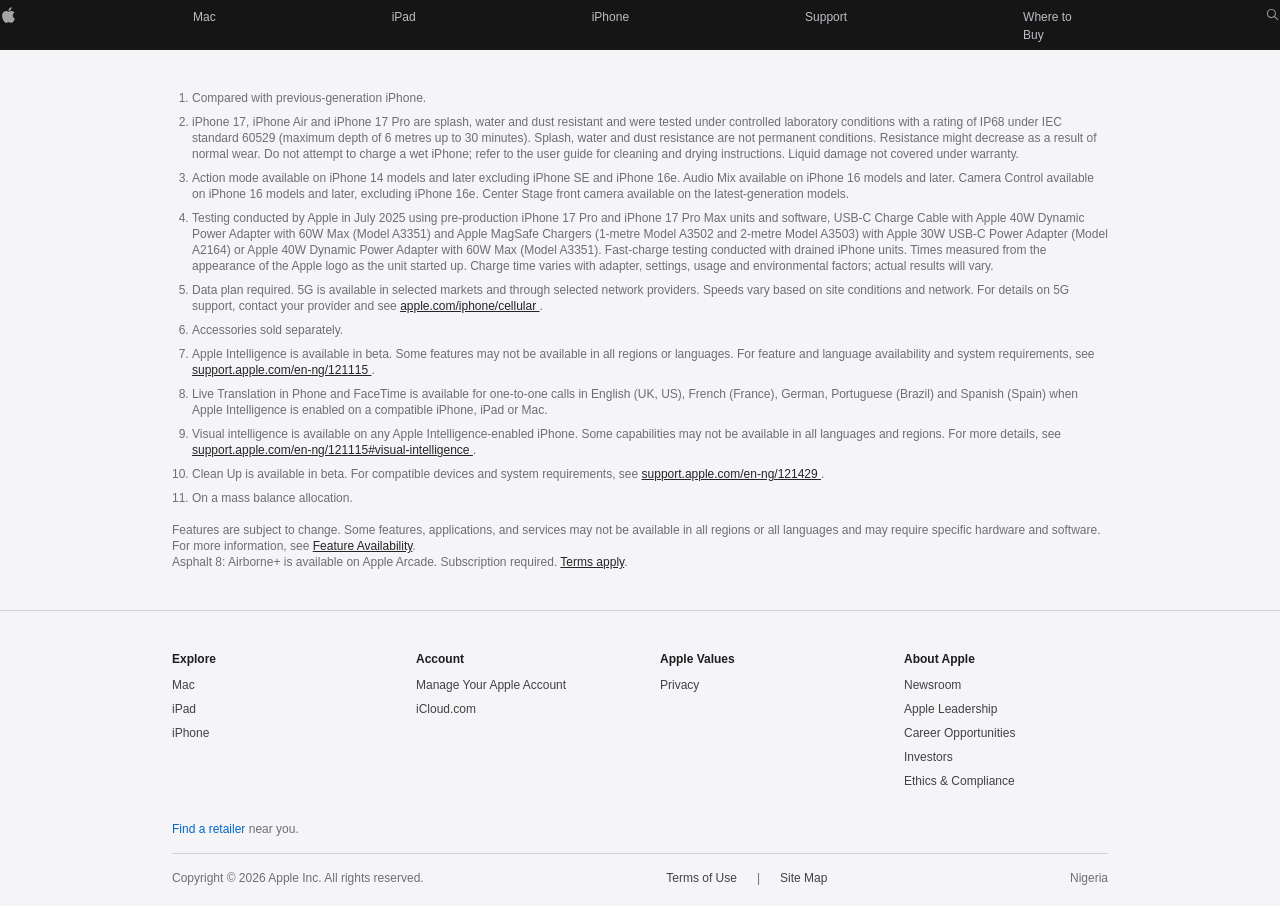
==== commit 52c8a0fb: "Merge branch 'main' into footer-page" ====
--- a/iphone.html
+++ b/iphone.html
@@ -159,8 +159,148 @@
       CSS:  footer.css
       NOTE: Copy your finished HTML from index.html
     ================================================ -->
-    <footer class="footer">
+
       <!-- DEV 5 PUT YOUR HTML HERE -->
+       <section class="iphone-legal">
+   <!-- Legal / Footnotes Section Text -->
+    <div class="legal-container">
+      <ol class="legal-list">
+      <li> Compared with previous-generation iPhone.</li>
+
+      <li>
+        iPhone 17, iPhone Air and iPhone 17 Pro are splash, water and dust resistant
+        and were tested under controlled laboratory conditions with a rating of IP68
+        under IEC standard 60529 (maximum depth of 6 metres up to 30 minutes).
+        Splash, water and dust resistance are not permanent conditions.
+        Resistance might decrease as a result of normal wear.
+        Do not attempt to charge a wet iPhone; refer to the user guide for cleaning
+        and drying instructions. Liquid damage not covered under warranty.
+        </li> 
+
+        <li> 
+       Action mode available on iPhone 14 models and later excluding iPhone SE and iPhone 16e. 
+      Audio Mix available on iPhone 16 models and later. Camera Control available on iPhone 16 
+      models and later, excluding iPhone 16e. Center Stage front camera available on the latest‑generation models.
+        </li>
+
+      <li>
+         Testing conducted by Apple in July 2025 using pre‑production iPhone 17 Pro and 
+        iPhone 17 Pro Max units and software, USB‑C Charge Cable with Apple 40W Dynamic Power 
+        Adapter with 60W Max (Model A3351) and Apple MagSafe Chargers (1‑metre Model A3502 and 2‑metre Model A3503) 
+        with Apple 30W USB‑C Power Adapter (Model A2164) or Apple 40W Dynamic Power Adapter with 60W Max (Model A3351). 
+        Fast‑charge testing conducted with drained iPhone units. Times measured from the appearance of the Apple logo 
+        as the unit started up. Charge time varies with adapter, settings, usage and environmental factors; actual results will vary.
+      </li>
+
+      <li>
+         Data plan required. 5G is available in selected markets and through selected network providers. 
+        Speeds vary based on site conditions and network. For details on 5G support, contact your provider and see 
+        <a href="https://www.apple.com/iphone/cellular/" target="_blank"> 
+          apple.com/iphone/cellular
+          </a>.
+          </li>     
+
+      <li> Accessories sold separately.</li>
+
+      <li> Apple Intelligence is available in beta. Some features may not be available in all regions
+         or languages. For feature and language availability and system requirements, see 
+         <a href="https://www.support.apple.com/en-ng/121115/" target="_blank"> 
+         support.apple.com/en-ng/121115
+         </a>.
+        </li>
+
+      <li> Live Translation in Phone and FaceTime is available  for one-to-one calls in English (UK, US), 
+        French (France), German, Portuguese (Brazil) and Spanish (Spain) when Apple Intelligence is enabled on a compatible iPhone, iPad or Mac.</li>
+
+      <li> Visual intelligence is available on any Apple Intelligence-enabled iPhone. 
+        Some capabilities may not be available in all languages and regions. For more details, see 
+        <a href="https://www.support.apple.com/en-ng/121115#visual-intelligence/" target="_blank">
+        support.apple.com/en-ng/121115#visual-intelligence
+        </a>.
+        </li>
+
+      <li> Clean Up is available in beta.  For compatible devices and system requirements, see 
+        <a href="https://www.support.apple.com/en-ng/121429/" target="_blank">
+        support.apple.com/en-ng/121429
+        </a>.
+        </li>
+
+      <li> On a mass balance allocation.</li>
+    </ol>
+  <dl>
+    <dt>
+       Features are subject to change. Some features, applications, and services may not be available 
+      in all regions or all languages and may require specific hardware and software. For more information, see 
+      <a href="https://www.apple.com/ios/feature-availability/#apple-wallet-apple-pay">Feature&nbsp;Availability</a>.   
+    </dt>
+    <dt> 
+      Asphalt 8: Airborne+ is available on Apple Arcade.  Subscription required. 
+      <a href="https://www.apple.com/apple-arcade/">Terms apply</a>.
+    </dt>
+  </dl>
+  </div>
+</section>
+
+<footer class="apple-footer">
+   <!-- footer columns -->
+  <div class="footer-container">
+
+    <div class="footer-links">
+
+    <div class="footer-column">
+      <h4>Explore</h4>
+      <ul>
+        <li><a href="#">Mac</a></li>
+        <li><a href="#">iPad</a></li>
+        <li><a href="#">iPhone</a></li>
+      </ul>
+    </div>
+
+    <div class="footer-column">
+      <h4>Account</h4>
+      <ul>
+        <li><a href="#">Manage Your Apple Account</a></li>
+        <li><a href="#">iCloud.com</a></li>
+      </ul>
+    </div>
+
+    <div class="footer-column">
+      <h4>Apple Values</h4>
+      <ul>
+        <li><a href="#">Privacy</a></li>
+      </ul>
+    </div>
+
+    <div class="footer-column">
+      <h4>About Apple</h4>
+      <ul>
+      <li><a href="#">Newsroom</a></li>
+      <li><a href="#">Apple Leadership</a></li>
+      <li><a href="#">Career Opportunities</a></li>
+      <li><a href="#">Investors</a></li>
+      <li><a href="#">Ethics & Compliance</a></li>
+      </ul>
+    </div>
+
+  </div>
+
+  <div class="footer-retailer">
+    <p><a href="https://locate.apple.com/ng/en/">Find a retailer</a> near you.</p>
+  </div>
+    <hr>
+
+    <div class="footer-bottom">
+      <p>Copyright © 2026 Apple Inc. All rights reserved.</p>
+        <div class="footer-legal-links">
+          <a href="#">Terms of Use</a>
+          <span> | </span>
+          <a href="#">Site Map</a>
+        </div>
+
+        <p>Nigeria</p>      
+    </div>
+
+  </div>
     </footer>
 
   </body>
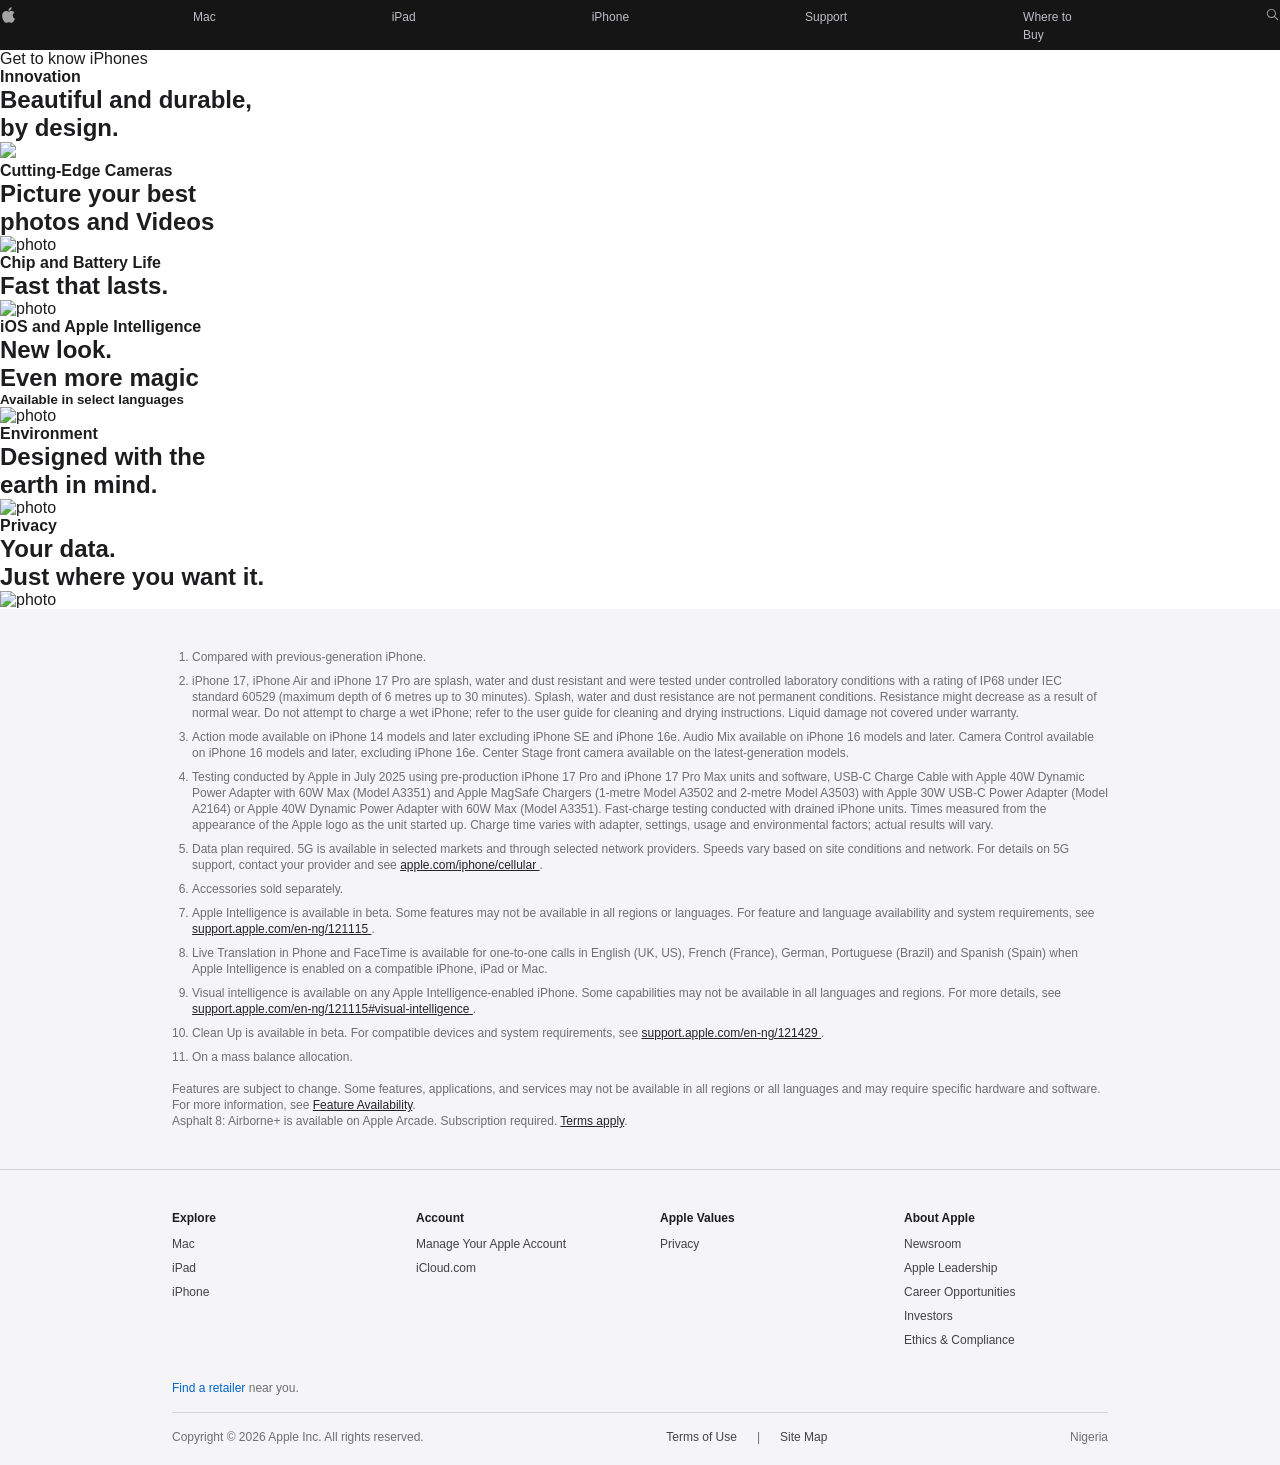
==== commit 7a44d975: "Merge branch 'main' into iPhone_page" ====
--- a/iphone.html
+++ b/iphone.html
@@ -12,6 +12,7 @@
     <link rel="stylesheet" href="iphone-models.css" />
     <link rel="stylesheet" href="iphone-features.css" />
     <link rel="stylesheet" href="footer.css" />
+    <link rel="stylesheet" href="iphone-grid(simon).css">
   </head>
   <body>
 
@@ -146,9 +147,63 @@
         CSS:  iphone-features.css
         NOTE: Camera, A18 chip, battery life highlights
       ================================================ -->
-      <section class="iphone-features">
+      <!-- <section class="iphone-features"> -->
         <!-- DEV 4 PUT YOUR HTML HERE -->
-      </section>
+           <p>Get to know iPhones</p>
+    <div class="grid-container">
+
+        <section class="iphone-section">
+          
+             <div class="card black">
+        <div class="text">
+          <h4>Innovation</h4>
+          <h2>Beautiful and durable,<br>by design.</h2>
+        </div>
+        <img src="image/iphone 17.jpg">
+        </div>
+        <!-- card 2 -->
+         <div class="card image-card">
+            <div class="text-overlay">
+                <h4>Cutting-Edge Cameras</h4>
+                <h2>Picture your best <br> photos and Videos</h2>
+            </div>
+            <img src="image/camera__f389jji00bee_large.jpg" alt="photo">
+         </div>
+         <!-- card 3 -->
+          <div class="card-black">
+            <div class="text">
+            <h4>Chip and Battery Life</h4>
+            <h2>Fast that lasts.</h2>
+            </div>
+            <img src="image/chip__6hy1uruuluaa_large.jpg" alt="photo">
+          </div>
+          <!-- card 4 -->
+           <div class="ios">
+            <div class="text">
+                <h4>iOS and Apple Intelligence</h4>
+                <h2>New look.<br>Even more magic</h2>
+                <h5>Available in select languages</h5>
+            </div>
+            <img src="image/ios__02vczxaa3siu_large.jpg" alt="photo">
+           </div>
+           <!-- card 5 -->
+            <div class="env">
+                <div class="text">
+                    <h4>Environment</h4>
+                    <h2> Designed with the<br>earth in mind.</h2>
+                </div>
+                <img src="image/environment__ct6r1r1bigsy_large.jpg" alt="photo">
+            </div>
+            <!-- card 6 -->
+             <div class="privacy">
+                <div class="text">
+                    <h4>Privacy</h4>
+                    <h2>Your data.<br>Just where you want it.</h2>
+                </div>
+                <img src="image/privacy__dd7zepyil6gm_large.jpg" alt="photo">
+             </div>
+        </section>
+      <!-- </section> -->
 
     </main>
 
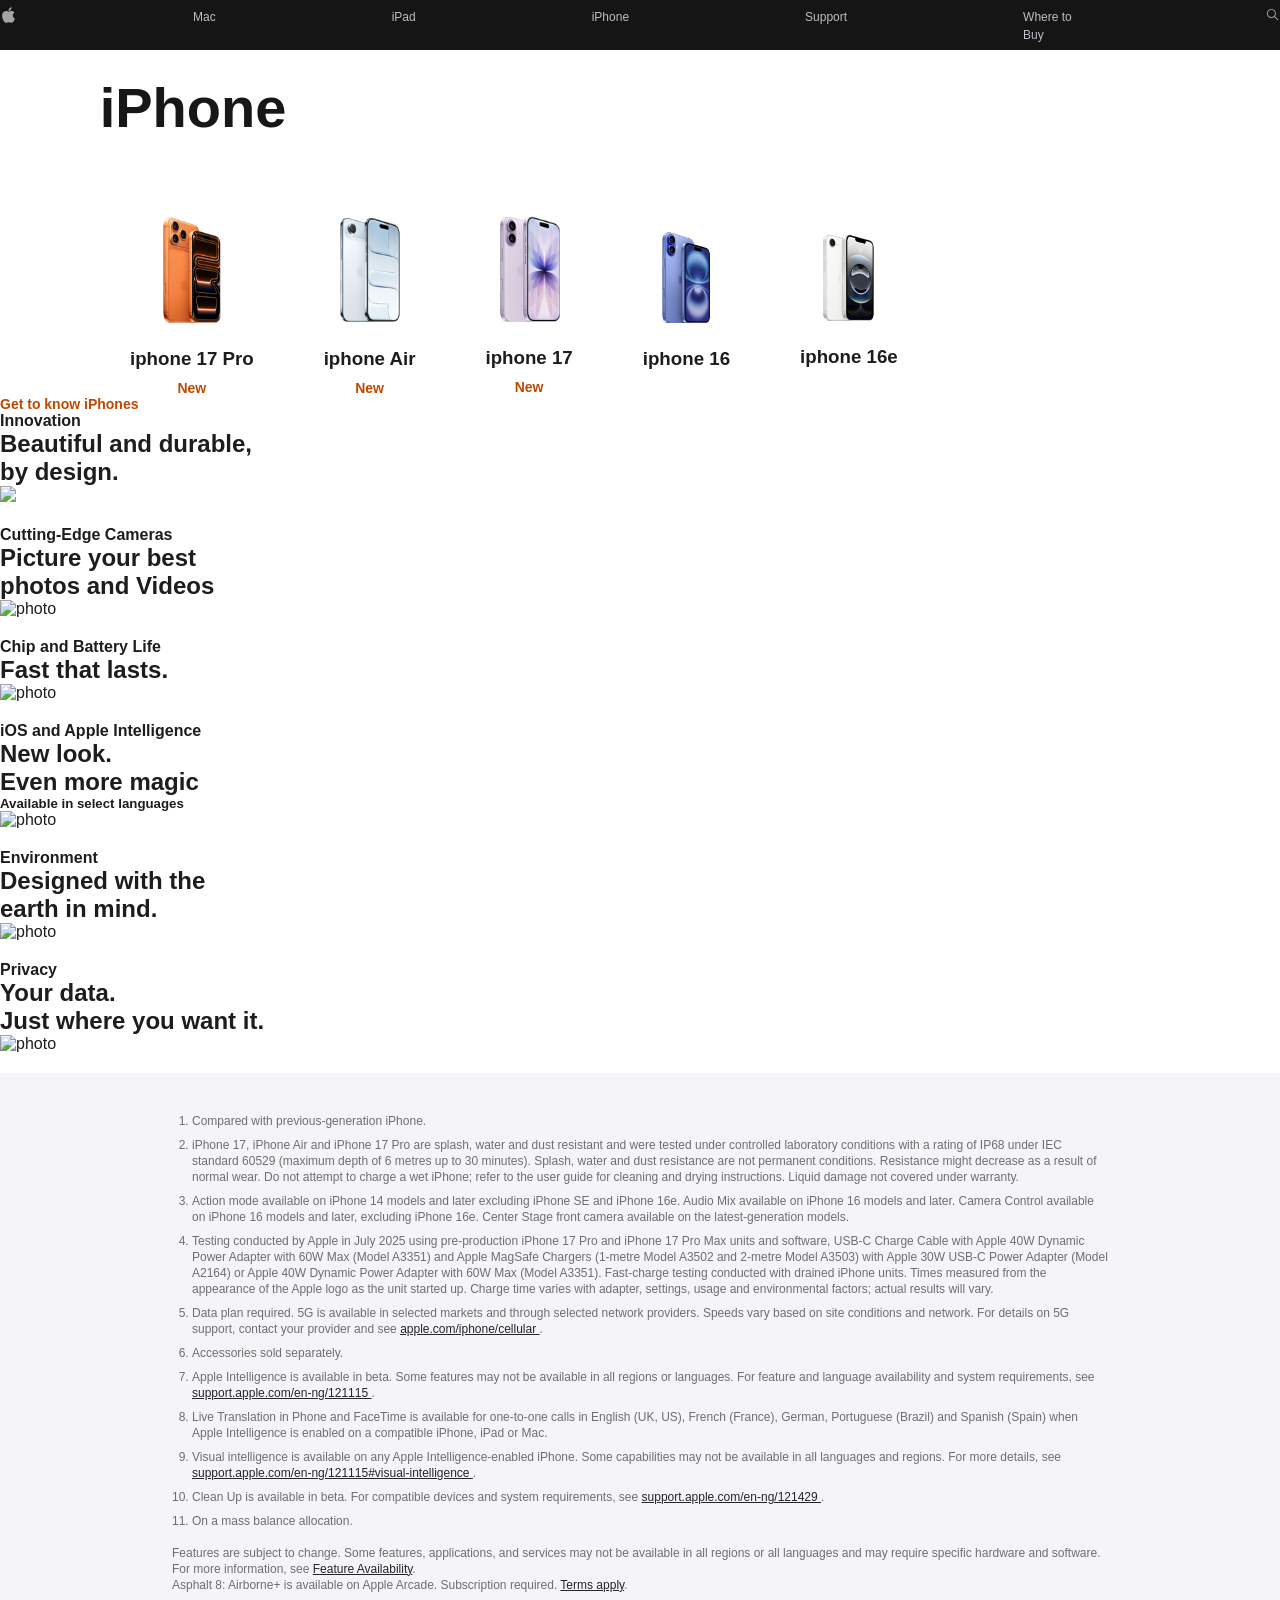
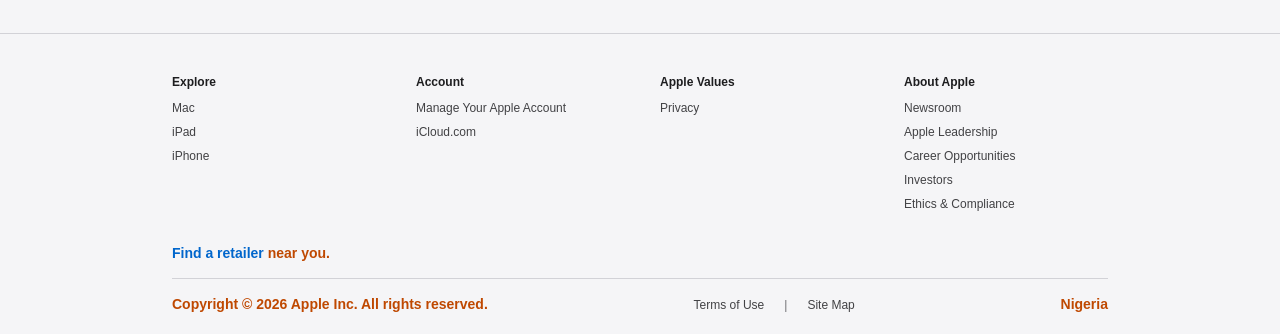
==== commit e93737b8: "Merge pull request #4 from denolavicky/iphone.index added index.html and iphone.html" ====
--- a/iphone.html
+++ b/iphone.html
@@ -127,6 +127,42 @@
       ================================================ -->
       <section class="iphone-hero">
         <!-- DEV 2 PUT YOUR HTML HERE -->
+            <h1 id="header-title">
+                iPhone
+            </h1>
+        </section>
+
+         <section class="section">
+        <div class="container">
+        
+        <div class="Iphone">
+        <img src="nav_iphone_17pro__d60uog2c064i_large_2x.png" alt="iphone 17pr0" class="img" width="63">
+         <h3 class="iphone-name"> iphone 17 Pro</h3>
+         <p class="model"> New</p>
+        </div>
+
+        <div class="Iphone">
+        <img src="nav_iphone_air__17.png" alt="iphone Air" class="img" width="63">
+        <h3 class="iphone-name"> iphone Air </h3>
+        <p class="model"> New</p>
+        </div>
+
+        <div class="Iphone">
+         <img src="nav_iphone_17__ffxyxejeezqm_large_2x.png" alt="iphone 17" class="img" width="63">
+         <h3 class="iphone-name"> iphone 17</h3>
+         <p class="model">New</p>
+        </div>
+
+        <div class="Iphone">
+         <img src="nav_iphone_16__kcscr25z9num_large_2x.png" alt="iphone 16" class="img" width=50">
+        <h3 class="iphone-name"> iphone 16 </h3>
+        </div>
+         
+        <div class="Iphone">
+        <img src="nav_iphone_16e__3qxl86zrk0yq_large_2x.png" alt="iphone 16e" class="img" width="53">
+        <h3 class="iphone-name"> iphone 16e</h3>
+      
+        </div>
       </section>
 
 
--- a/iphone-hero.css
+++ b/iphone-hero.css
@@ -0,0 +1,33 @@
+
+.container{
+  display: flex;
+  gap: 70px;
+  align-items: center;
+  text-align: center;
+  padding-left: 130px;
+  padding-right: 50px;
+}
+
+p{
+  color: #BF4800;
+  font-weight:  bold;
+  font-size: 14px;
+}
+
+ img{
+    margin-bottom: 20px;
+ }
+
+ h3{
+  margin-bottom: 10px;
+ }
+
+ h1{
+  color: rgb(24, 23, 22);
+  padding-bottom: 50px;
+ }
+ #header-title {
+  font-size: 56px;
+  line-height: 60px;
+  font-weight: 600;
+  margin: 0.5em 1.78em;
